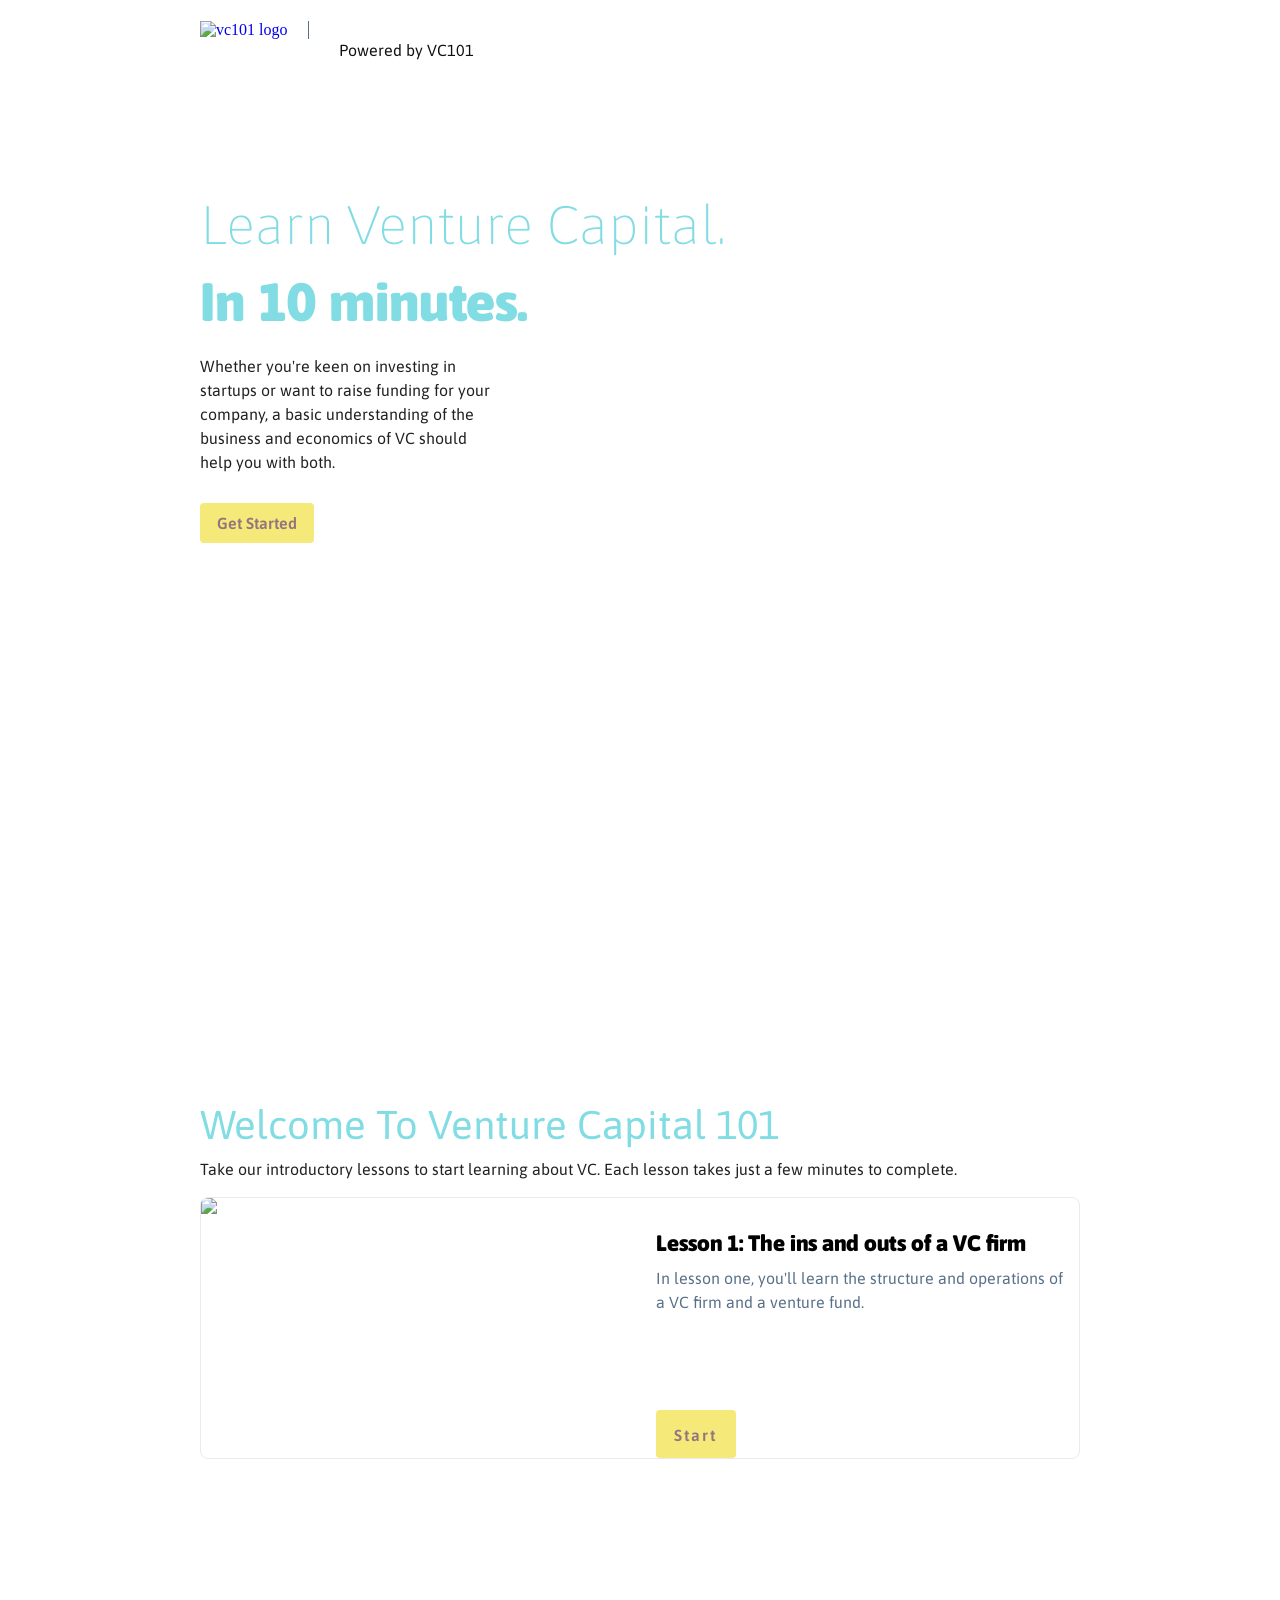
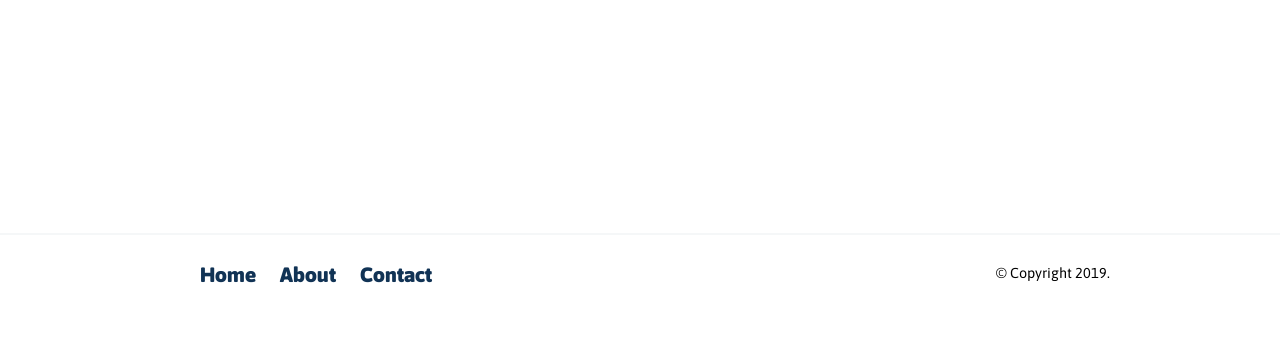
==== index.html @ f3725a9d "Add files via upload" ====
<!DOCTYPE html>
<!--[if lt IE 7]>      <html class="no-js lt-ie9 lt-ie8 lt-ie7"> <![endif]-->
<!--[if IE 7]>         <html class="no-js lt-ie9 lt-ie8"> <![endif]-->
<!--[if IE 8]>         <html class="no-js lt-ie9"> <![endif]-->
<!--[if gt IE 8]><!-->
<html lang="en">
<!--<![endif]-->

<head>
    <meta charset="utf-8">
    <meta http-equiv="X-UA-Compatible" content="IE=edge">
    <title>VC101 | Bite Sized Venture Capital</title>
    <meta name="description"
        content="Learn Venture Capital in 10 minutes with a fun, introductory and bite-sized online course.">
    <meta name="viewport" content="width=device-width, initial-scale=1">
    <link rel="stylesheet" href="https://use.fontawesome.com/releases/v5.7.1/css/all.css"
        integrity="sha384-fnmOCqbTlWIlj8LyTjo7mOUStjsKC4pOpQbqyi7RrhN7udi9RwhKkMHpvLbHG9Sr" crossorigin="anonymous">
    <link rel="stylesheet" href="style.css">
</head>

<body>
    <!--[if lt IE 7]>
            <p class="browsehappy">You are using an <strong>outdated</strong> browser. Please <a href="#">upgrade your browser</a> to improve your experience.</p>
        <![endif]-->
    <header>
        <!-- logo -->
        <a href="https://vc101.team" class="header-brand"><img src="img/logo.png" alt="vc101 logo"></a>
        <nav>
            <ul>
                <li><a href="https://vc101.team" target="_blank">Powered by VC101</a></li>
            </ul>
        </nav>
    </header>

    <main>
        <section class="landing-box">
            <h1>Learn Venture Capital.</h1>
            <h2>In 10 minutes.</h2>
            <p>Whether you're keen on investing in startups or want to raise funding for your company, a basic
                understanding of the business and economics of VC should help you with both.</p>
            <a href="#section-lesson" class="btn" id="get-started">Get Started</a>
        </section>

        <section class="lesson-box" id="section-lesson">
            <h1>Welcome To Venture Capital 101</h1>
            <p>Take our introductory lessons to start learning about VC. Each lesson takes just a few
                minutes to complete.</p>
            <div class="lesson-one">
                <img src="https://www.unsplash.it/450/300">
                <div class="lesson-content">
                    <h2>Lesson 1: The ins and outs of a VC firm</h2>
                    <p>In lesson one, you'll learn the structure and operations of a VC firm and a venture fund.</p>
                </div>
                <a href="course.html" class="btn">Start</a>
            </div>
        </section>
    </main>

    <div class="wrapper">
        <footer>
            <ul>
                <li><a href="index.html">Home</a></li>
                <li><a href="https://vc101.team">About</a></li>
                <li><a href="index.html">Contact</a></li>
            </ul>
        </footer>
        <p>&copy Copyright 2019.</p>
    </div>



    <script src="https://code.jquery.com/jquery-3.3.1.min.js"
        integrity="sha256-FgpCb/KJQlLNfOu91ta32o/NMZxltwRo8QtmkMRdAu8=" crossorigin="anonymous"></script>
    <script src='https://cdnjs.cloudflare.com/ajax/libs/tabletop.js/1.5.1/tabletop.min.js'></script>
    <script src="main.js"></script>
</body>

</html>
---- style.css ----
/* 

1. Design and code the site. 
2. Integrate a database. (Google Spreadsheet)
3. Deploy the site. (Netlify, GitHub)
4. Connect to main site? (vc101.team/#online-course)

*/

@import url('https://fonts.googleapis.com/css?family=Asap');
@import url('https://fonts.googleapis.com/css?family=Press+Start+2P');


* {
    margin: 0;
    padding: 0;
    box-sizing: border-box;
    text-decoration: none;
    font-size: 16px;
}



/* BUTTON CLASS */
.btn {
    height: 58px;
    font-size: 16px;
    font-family: 'Asap';
    padding: 10px 16px;
    color: #94757E;
    background-color: #F5E97A;
    border-width: 1px;
    border-style: solid;
    border-color: transparent;
    border-image: initial;
    position: relative;
    width: auto;
    font-weight: 600;
    margin: 0;
    cursor: pointer;
    border-radius: 4px;
    transition: all 1000ms;
}


/* INDEX PAGE */
header {
    position: sticky;
    top: 0;
    z-index: 1;
    background-color: #fff;
    max-width: 960px; /* Same as main */
    height: 80px;
    margin: 0 auto;
}

header .header-brand {
    display: block;
    margin-top: 21px;
    margin-bottom: 31px;
    padding: 0px 20px 0px 40px;
    border-right: 1px solid rgb(88, 112, 136);
    float: left;
}

header img {
    width: 50px;
    height: 40px;
}

header nav ul {
    display: block;
    width: fit-content;
    margin: 20px 0px 0px 20px;
    float: left;
}

header nav ul li {
    display: inline-block;
    float: left;
    list-style: none;
    padding: 0 10px;
}

header nav ul li a {
    font-family: 'Asap';
    font-size: 16px;
    color: #111;
    line-height: 60px;
}

main {
    padding-top: 100px;
    max-width: 960px; /* 960 looks ok on laptops and wide desktops */
    margin: 0 auto; /* horizontally center this div */
    padding-left: 40px; /* If the screen width is less than 960, this gives a bit of space */
    padding-right: 40px;
}

.landing-box {
    min-height: calc(100vh - 80px);
}

.landing-box img {
    position: absolute;
    display: block;
    top: 200px;
    right: 170px;
    width: 48%;
    height: 430px;
    background-size: cover;
    background-position: left center; 
    z-index: -1;  
}

.landing-box h1,
.landing-box h2 {
    font-family: 'Asap';
    font-size: 54px;
    color: #81DDE3;
    line-height: 64px;
    margin: 13px 0px;
}

.landing-box h1 {
    font-weight: 100;
}

.landing-box h2 {
    font-weight: 900;
}

.landing-box p {
    color: rgb(34, 33, 33);
    line-height: 24px;
    font-size: 16px;
    font-family: 'Asap';
    display: block;
    margin-block-start: 1em;
    margin-block-end: 1em;
    margin-inline-start: 0px;
    margin-inline-end: 0px;
    margin-top: 20px;
    margin-bottom: 40px;
    font-weight: 400;
    width: 300px;
}

.landing-box a:hover {
    background-color: #EDD34A;
}

.lesson-box {
    min-height: calc(100vh - 80px);
    padding-top: 80px;
}

.lesson-box h1 {
    font-size: 40px;
    font-weight: 400;
    font-family: 'Asap';
    color: #81DDE3;
    line-height: 64px;
}

.lesson-box p {
    color: rgb(34, 33, 33);
    line-height: 24px;
    font-size: 1rem;
    font-family: 'Asap';
    display: block;
    margin-block-start: 1em;
    margin-block-end: 1em;
    margin-inline-start: 0px;
    margin-inline-end: 0px;
    font-weight: 400;
    margin-top: 0;
}

.lesson-one {
    display: grid;
    grid-template: 
    "img lesson-content" min-content
    "img a" auto / 1fr 1fr;
    width: 100%;
    height: auto;
    border-width: 1px;
    border-style: solid;
    border-color: rgb(231, 235, 238);
    border-image: initial;
    background: rgb(255, 255, 255);
    border-radius: 8px;
    transition: box-shadow .3s;
}

.lesson-one:hover {
    box-shadow: 0 0 11px rgba(33,33,33,.2); 
}

.lesson-one img {
    grid-area: img;
    border-radius: 2% 0% 0% 2%;
}

.lesson-one .lesson-content {
    grid-area: lesson-content;
    margin-left: 1rem;
    margin-top: 2rem;
}

.lesson-one h2 {
    font-size: 1.4rem;
    font-weight: 900;
    color: #000;
    font-family: 'Asap';
}

.lesson-one p {
    font-size: 1rem;
    color: rgb(88, 112, 136);
    font-family: 'Asap';
    margin-top: 10px;
    margin-right: 1rem;
}

.lesson-one a {
    grid-area: a;
    width: 80px;
    height: 48px;
    margin-left: 16px;
    margin-top: 80px;
    transition: all 1000ms;
    padding-top: 15px;
    padding-bottom: 10px;
    padding-left: 17px;
    padding-right: 10px;
    letter-spacing: 2px;
}

.lesson-one a:hover {
    background-color: #EDD34A;
}



/* FOOTER */
footer {
    border-top: 2px solid rgb(245, 247, 248);
}

footer ul {
    width: fit-content;
    float: left;
    margin-top: 20px;
    margin-bottom: 50px;
    margin-left: 200px;
}

footer ul li {
    display: inline-flex;
    list-style: none;
    line-height: 40px;
}

footer ul li a {
    font-family: 'Asap';
    font-size: 1.3rem;
    font-weight: 900;
    color: rgb(17, 51, 85);
    margin-right: 20px;
}

.wrapper p {
    text-align: center;
    float: right;
    margin-top: 30px;
    margin-right: 170px;
    font-family: 'Asap';
    font-size: 0.9rem;
}



/* MEDIA QUERIES */

/* Phablets / Large Mobile Screen */
@media only screen and (max-width: 780px) {
    
    header img {
        width: 40px;
        height: 30px;
    }

    header nav ul li {
        margin-top: -10px;
    }
    
    header nav ul li a {
        font-size: 14px;
    }

    main {
        padding-top: 80px;
    }
    
    .landing-box img {
        top: 280px;
        right: 0px;
        width: 100%;
        height: 50%;
    }

    .landing-box h1 {
        font-size: 49px;
        margin: 13px 0px;
        line-height: 60px;
    }

    .lesson-box h1 {
        font-size: 1.8rem;
        line-height: 40px;
        margin-bottom: 10px;
    }

    .lesson-box p {
        width: 70%;
    }

    .lesson-one {
        display: grid;
        grid-template: 
        "img" min-content
        "lesson-content" auto
        "a" auto / 1fr;
    }

    .lesson-one img {
        grid-area: img;
        border-radius: 2% 2% 0% 0%;
        width: 100%;
    }

    .lesson-one .lesson-content {
        grid-area: lesson-content;
        margin-left: 16px;
        margin-top: 32px;
    }

    .lesson-one h2 {
        font-size: 1.2rem;
        margin-bottom: 10px;
    }

    .lesson-one a {
        grid-area: a;
        margin-top: 40px;
        margin-bottom: 20px;
    }

    footer {
        border: none;
        margin-top: 80px;
    }

    footer ul {
        margin-bottom: 10px;
        margin-left: 50px;
    }

    footer ul li {
        display: block;
    }

    footer ul li a {
        font-size: 1.1rem;
        margin-right: 20px;
    }

    .wrapper p {
        float: left;
        margin-top: 10px;
        margin-left: 50px;
        margin-bottom: 10px;
    }

}
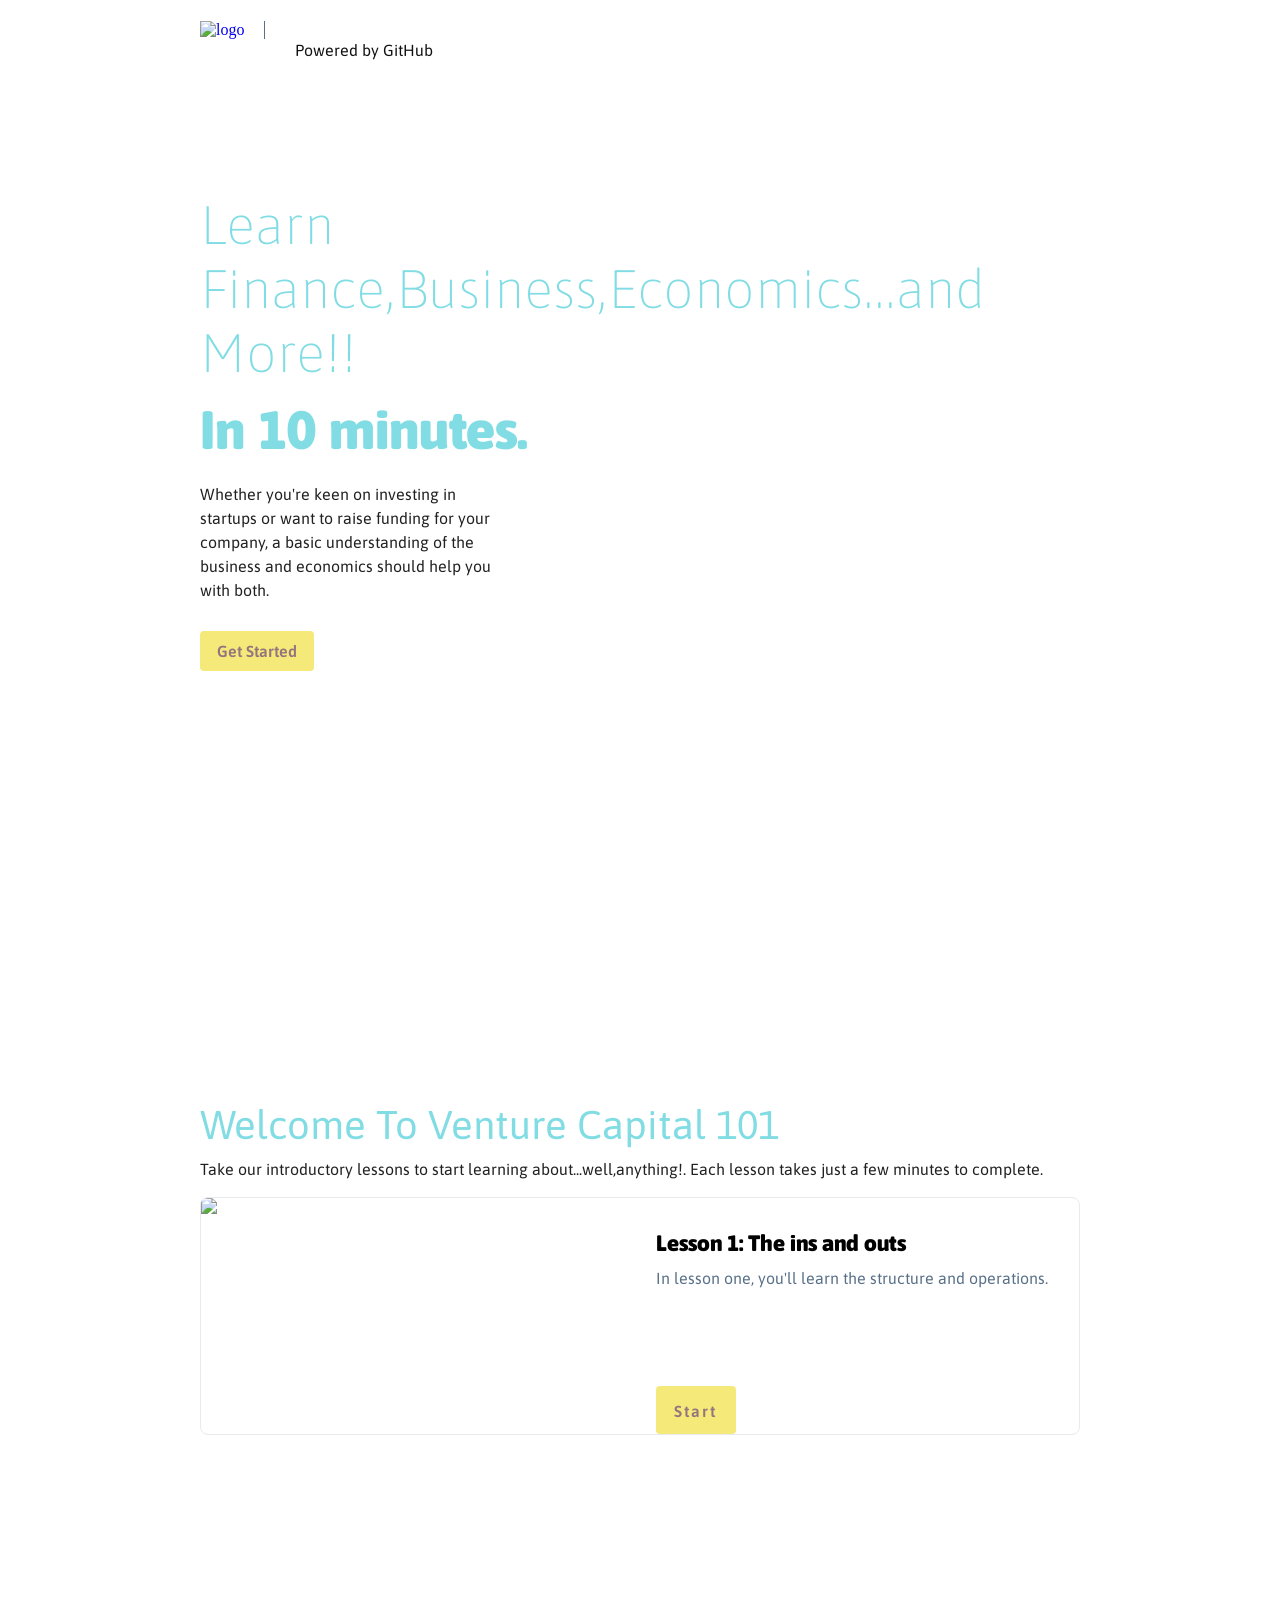
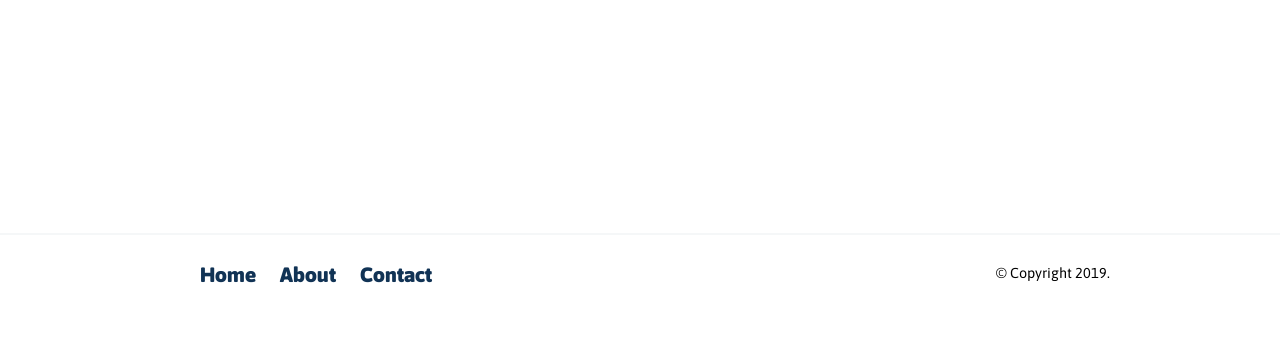
==== commit 1292f919: "Update index.html" ====
--- a/index.html
+++ b/index.html
@@ -9,10 +9,8 @@
 <head>
     <meta charset="utf-8">
     <meta http-equiv="X-UA-Compatible" content="IE=edge">
-    <title>VC101 | Bite Sized Venture Capital</title>
-    <meta name="description"
-        content="Learn Venture Capital in 10 minutes with a fun, introductory and bite-sized online course.">
-    <meta name="viewport" content="width=device-width, initial-scale=1">
+    <title>T1app | Bite Sized Learning!</title>
+
     <link rel="stylesheet" href="https://use.fontawesome.com/releases/v5.7.1/css/all.css"
         integrity="sha384-fnmOCqbTlWIlj8LyTjo7mOUStjsKC4pOpQbqyi7RrhN7udi9RwhKkMHpvLbHG9Sr" crossorigin="anonymous">
     <link rel="stylesheet" href="style.css">
@@ -24,32 +22,32 @@
         <![endif]-->
     <header>
         <!-- logo -->
-        <a href="https://vc101.team" class="header-brand"><img src="img/logo.png" alt="vc101 logo"></a>
+        <a href="https://feruxhi.github.io/" class="header-brand"><img src="img/logo.png" alt="logo"></a>
         <nav>
             <ul>
-                <li><a href="https://vc101.team" target="_blank">Powered by VC101</a></li>
+                <li><a href="https://github.com/feruxhi" target="_blank">Powered by GitHub</a></li>
             </ul>
         </nav>
     </header>
 
     <main>
         <section class="landing-box">
-            <h1>Learn Venture Capital.</h1>
+            <h1>Learn Finance,Business,Economics...and More!!</h1>
             <h2>In 10 minutes.</h2>
             <p>Whether you're keen on investing in startups or want to raise funding for your company, a basic
-                understanding of the business and economics of VC should help you with both.</p>
+                understanding of the business and economics should help you with both.</p>
             <a href="#section-lesson" class="btn" id="get-started">Get Started</a>
         </section>
 
         <section class="lesson-box" id="section-lesson">
             <h1>Welcome To Venture Capital 101</h1>
-            <p>Take our introductory lessons to start learning about VC. Each lesson takes just a few
+            <p>Take our introductory lessons to start learning about...well,anything!. Each lesson takes just a few
                 minutes to complete.</p>
             <div class="lesson-one">
                 <img src="https://www.unsplash.it/450/300">
                 <div class="lesson-content">
-                    <h2>Lesson 1: The ins and outs of a VC firm</h2>
-                    <p>In lesson one, you'll learn the structure and operations of a VC firm and a venture fund.</p>
+                    <h2>Lesson 1: The ins and outs</h2>
+                    <p>In lesson one, you'll learn the structure and operations.</p>
                 </div>
                 <a href="course.html" class="btn">Start</a>
             </div>
@@ -60,7 +58,7 @@
         <footer>
             <ul>
                 <li><a href="index.html">Home</a></li>
-                <li><a href="https://vc101.team">About</a></li>
+                <li><a href="https://feruxhi.github.io/">About</a></li>
                 <li><a href="index.html">Contact</a></li>
             </ul>
         </footer>
@@ -75,4 +73,4 @@
     <script src="main.js"></script>
 </body>
 
-</html>+</html>
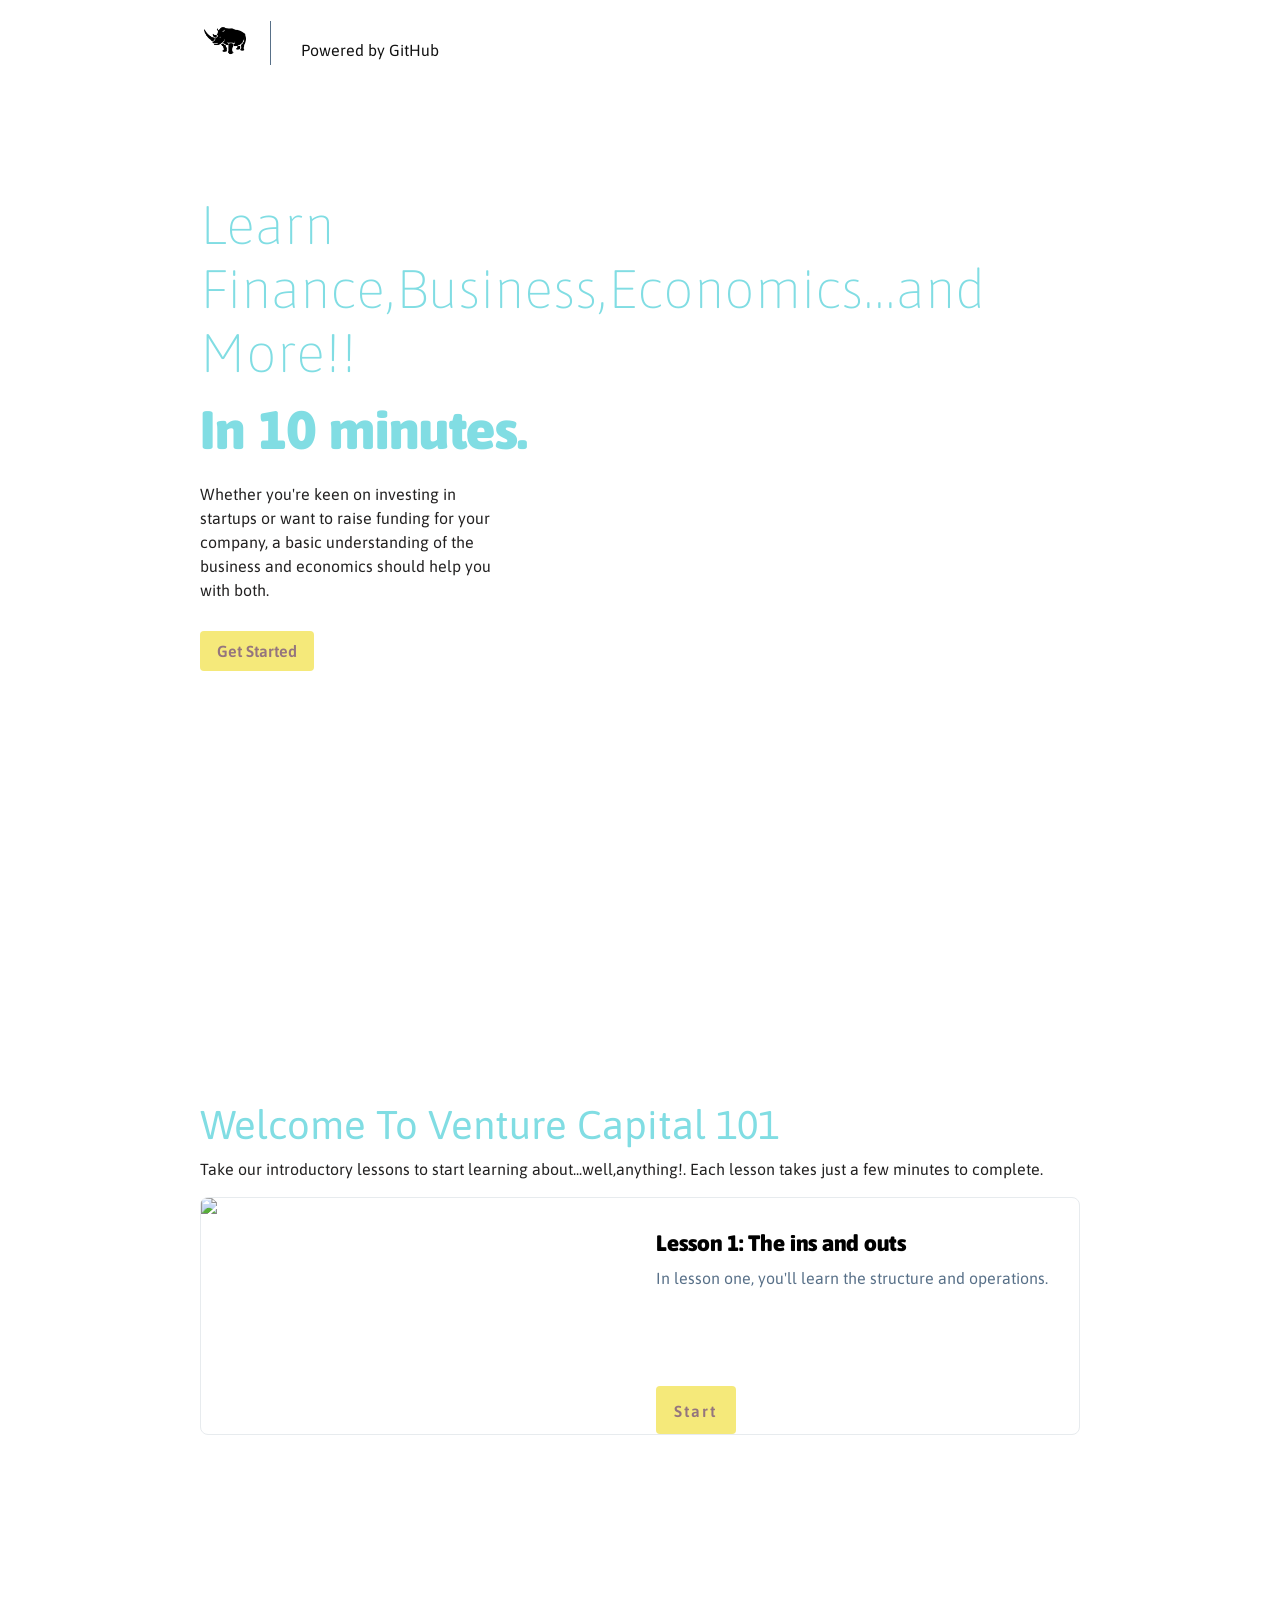
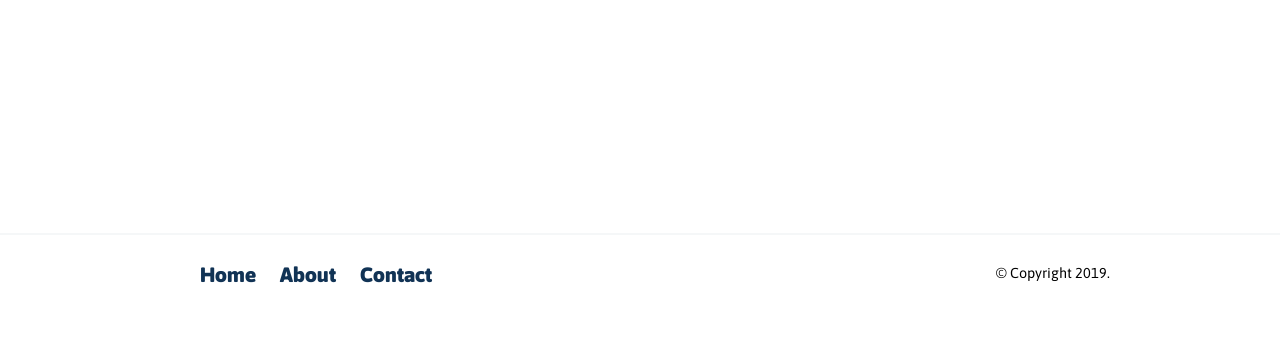
==== commit f3acb3bb: "Update index.html" ====
--- a/index.html
+++ b/index.html
@@ -22,7 +22,7 @@
         <![endif]-->
     <header>
         <!-- logo -->
-        <a href="https://feruxhi.github.io/" class="header-brand"><img src="img/logo.png" alt="logo"></a>
+        <a href="https://feruxhi.github.io/" class="header-brand"><img src="logo.png" alt="logo"></a>
         <nav>
             <ul>
                 <li><a href="https://github.com/feruxhi" target="_blank">Powered by GitHub</a></li>
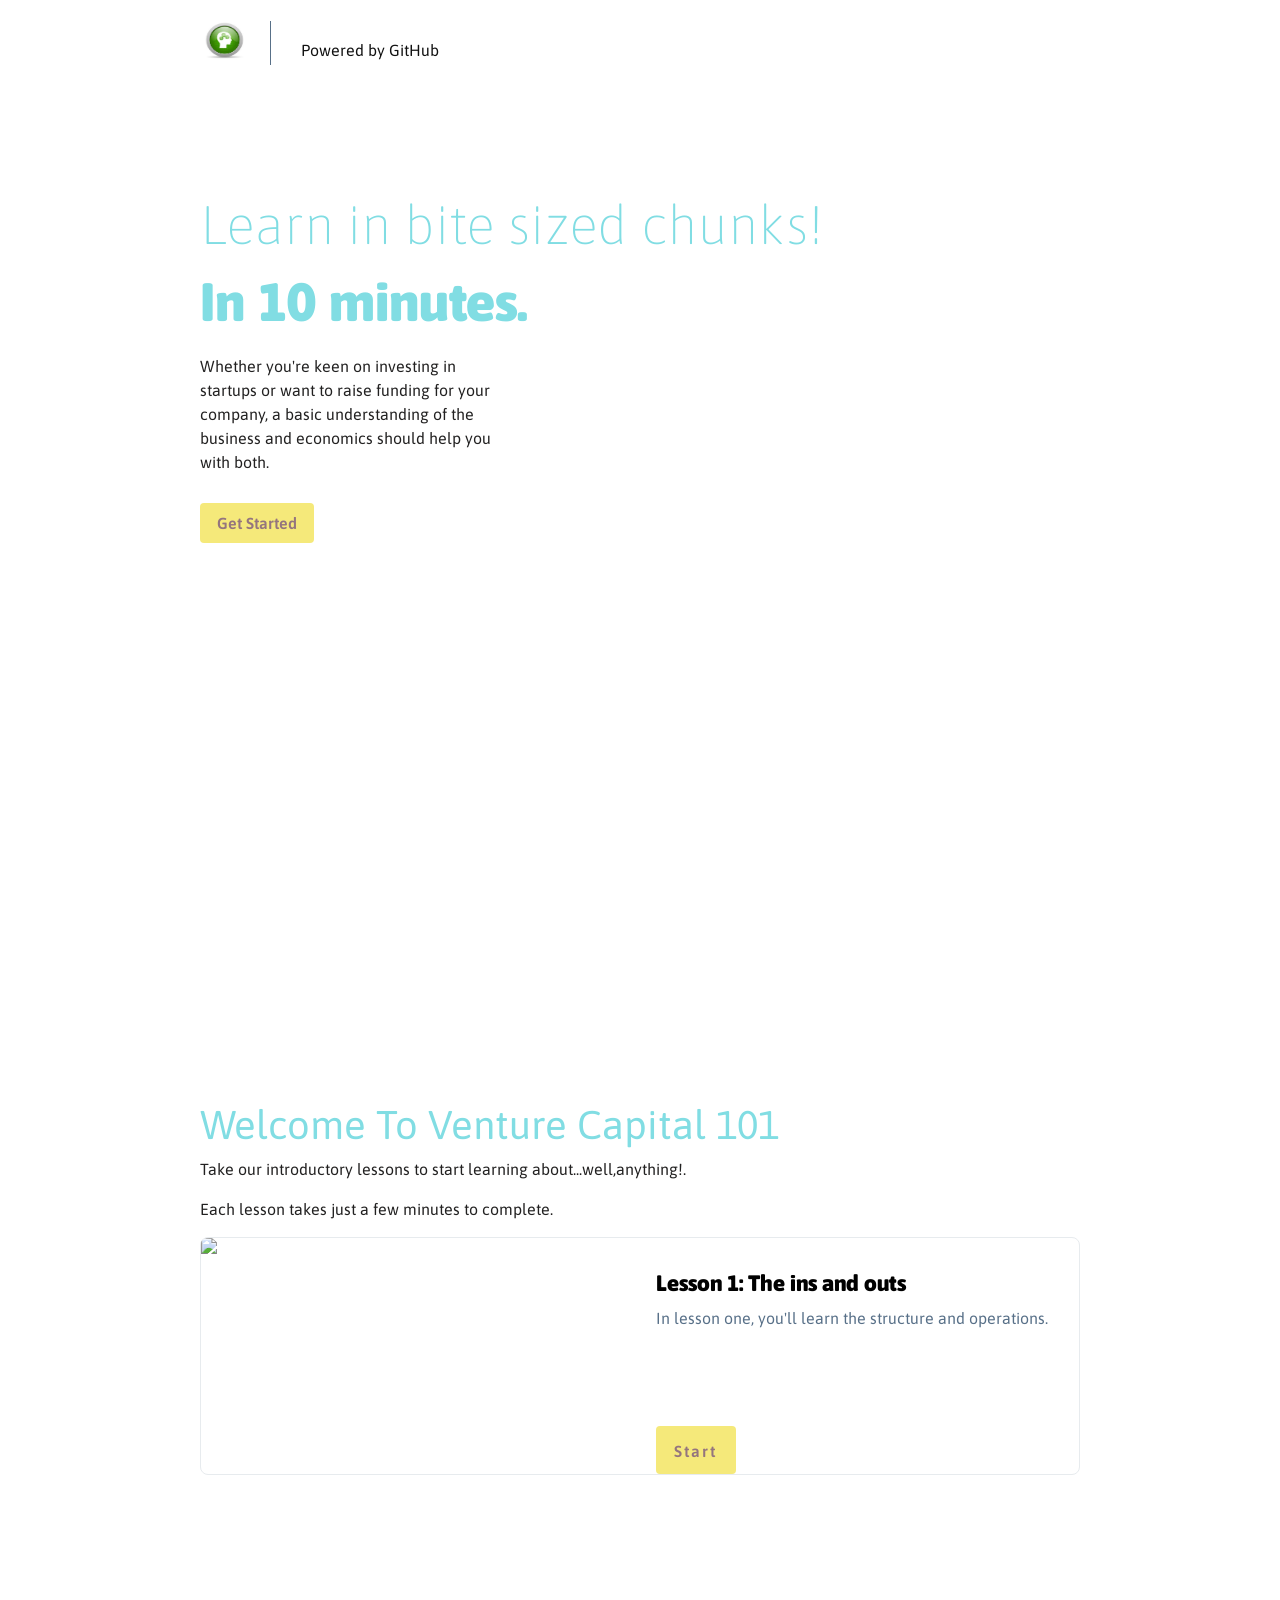
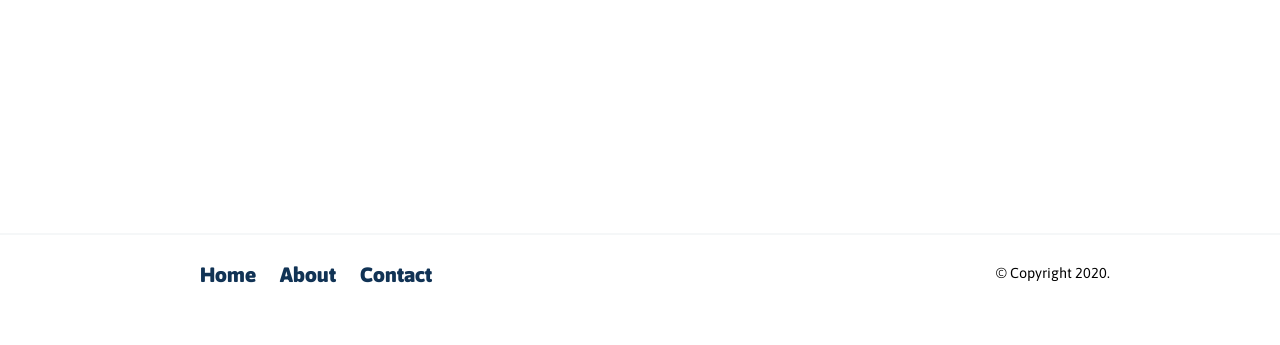
==== commit 70e251b4: "Updated index" ====
--- a/index.html
+++ b/index.html
@@ -32,7 +32,7 @@
 
     <main>
         <section class="landing-box">
-            <h1>Learn Finance,Business,Economics...and More!!</h1>
+            <h1>Learn in bite sized chunks!</h1>
             <h2>In 10 minutes.</h2>
             <p>Whether you're keen on investing in startups or want to raise funding for your company, a basic
                 understanding of the business and economics should help you with both.</p>
@@ -41,7 +41,8 @@
 
         <section class="lesson-box" id="section-lesson">
             <h1>Welcome To Venture Capital 101</h1>
-            <p>Take our introductory lessons to start learning about...well,anything!. Each lesson takes just a few
+            <p>Take our introductory lessons to start learning about...well,anything!.</p>
+            <p>Each lesson takes just a few
                 minutes to complete.</p>
             <div class="lesson-one">
                 <img src="https://www.unsplash.it/450/300">
@@ -58,11 +59,11 @@
         <footer>
             <ul>
                 <li><a href="index.html">Home</a></li>
-                <li><a href="https://feruxhi.github.io/">About</a></li>
-                <li><a href="index.html">Contact</a></li>
+                <li><a href="https://feruxhi.github.io/t1app/about">About</a></li>
+                <li><a href="https://feruxhi.github.io/t1app/contact">Contact</a></li>
             </ul>
         </footer>
-        <p>&copy Copyright 2019.</p>
+        <p>&copy Copyright 2020.</p>
     </div>
 
 
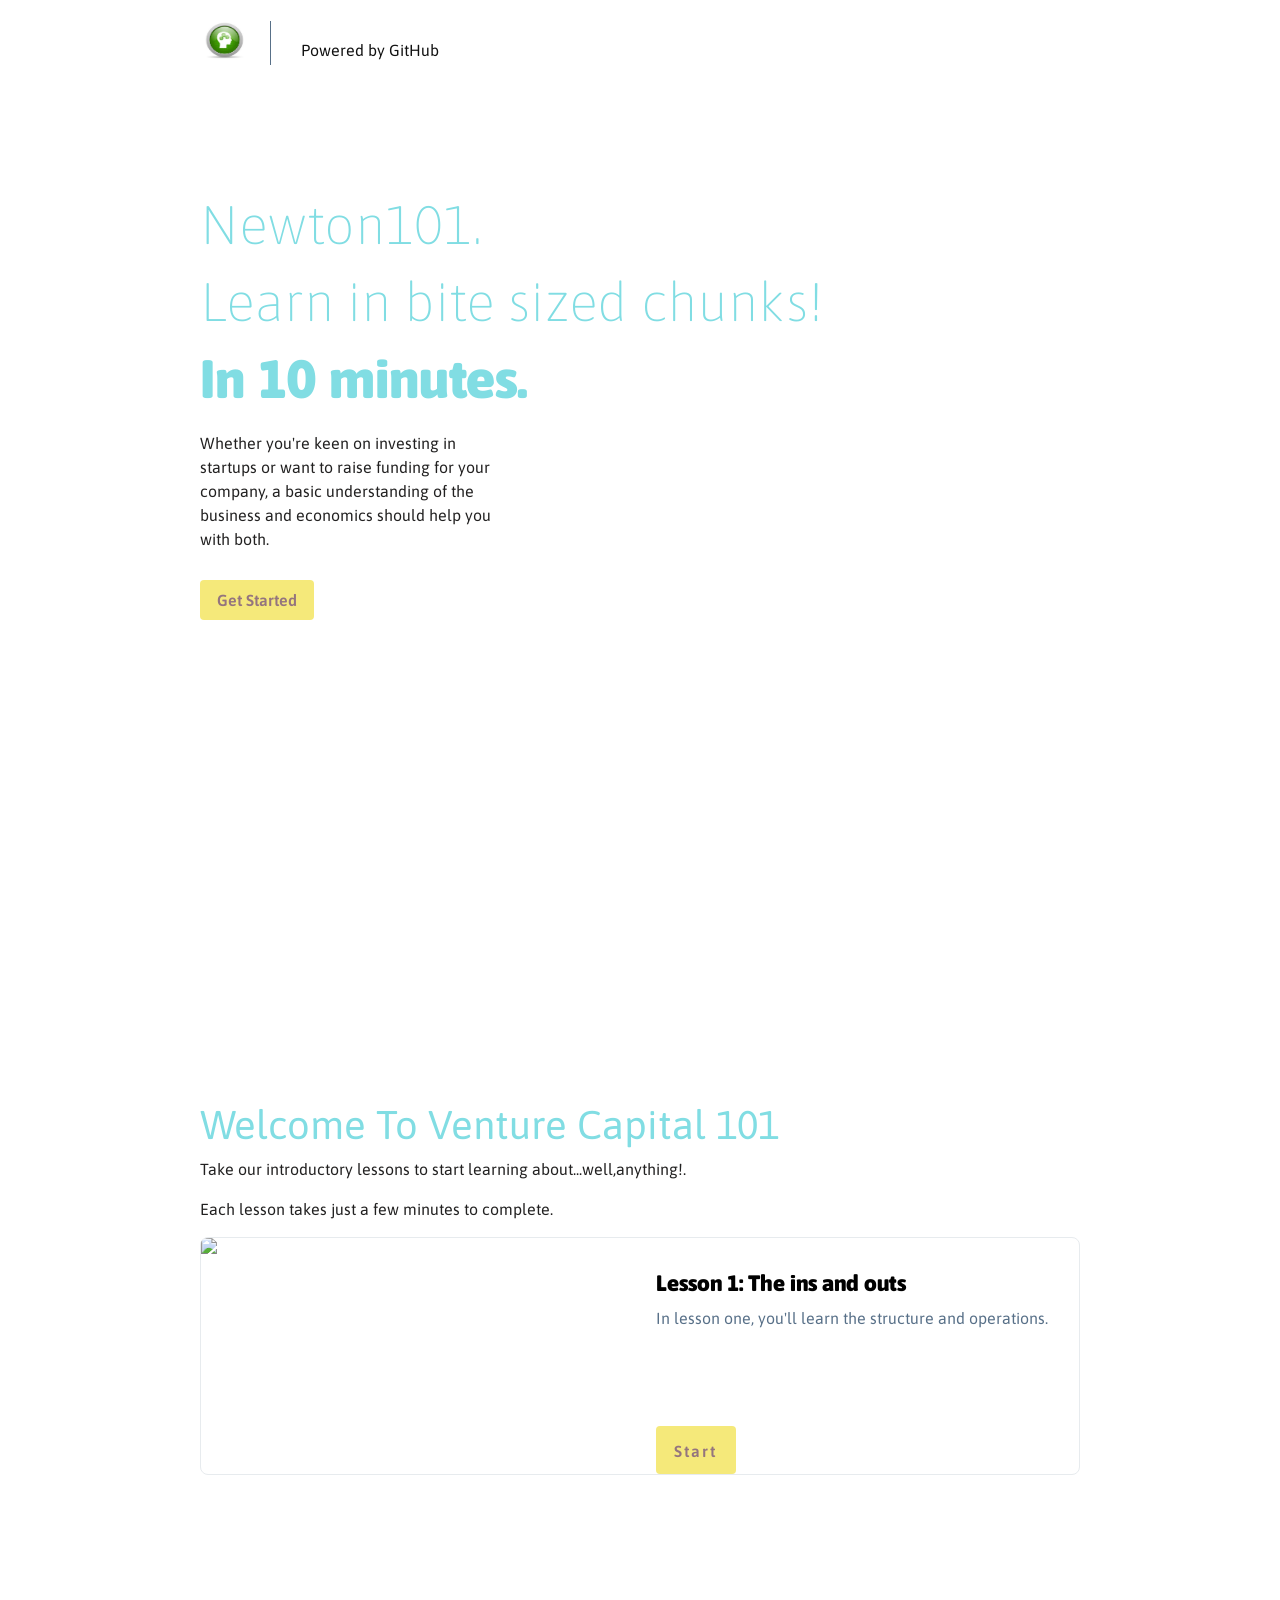
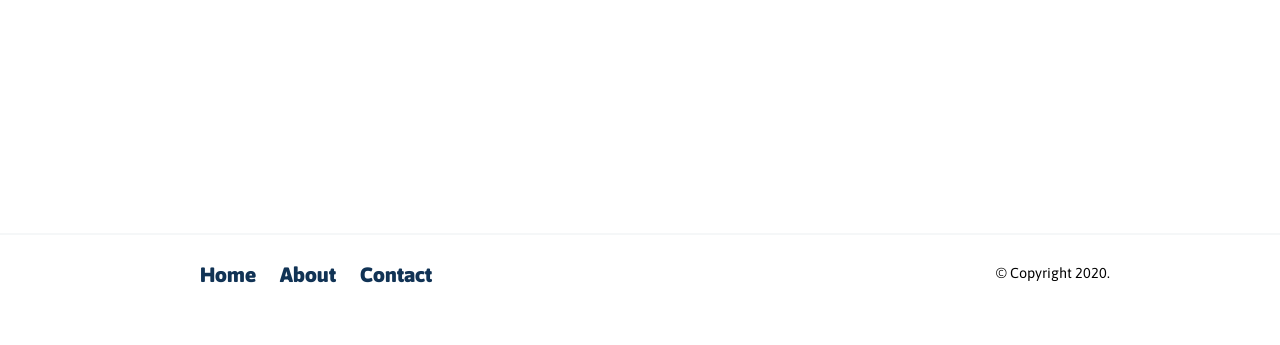
==== commit f5d6a4a0: "Changed to Newton101" ====
--- a/index.html
+++ b/index.html
@@ -9,7 +9,7 @@
 <head>
     <meta charset="utf-8">
     <meta http-equiv="X-UA-Compatible" content="IE=edge">
-    <title>T1app | Bite Sized Learning!</title>
+    <title>Newton101 | Bite Sized Learning!</title>
 
     <link rel="stylesheet" href="https://use.fontawesome.com/releases/v5.7.1/css/all.css"
         integrity="sha384-fnmOCqbTlWIlj8LyTjo7mOUStjsKC4pOpQbqyi7RrhN7udi9RwhKkMHpvLbHG9Sr" crossorigin="anonymous">
@@ -32,6 +32,7 @@
 
     <main>
         <section class="landing-box">
+            <h1>Newton101.</h1>
             <h1>Learn in bite sized chunks!</h1>
             <h2>In 10 minutes.</h2>
             <p>Whether you're keen on investing in startups or want to raise funding for your company, a basic
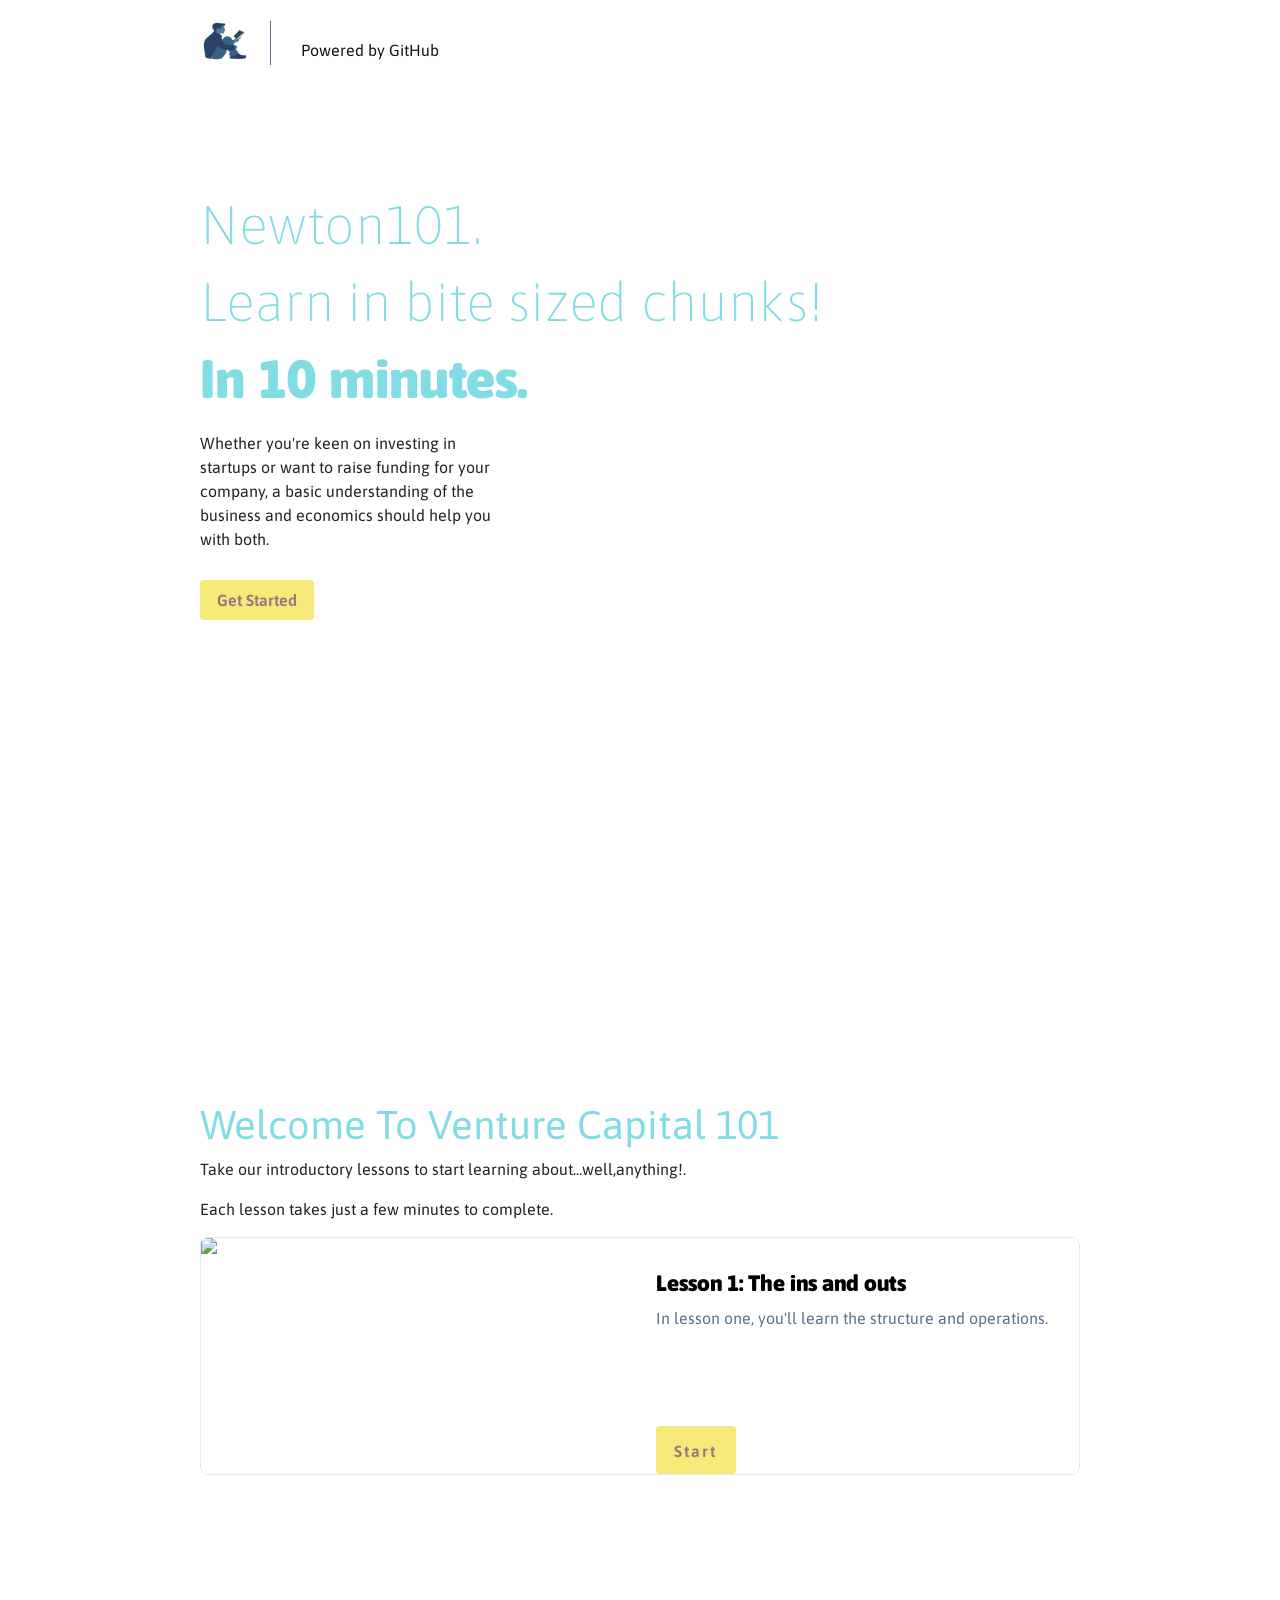
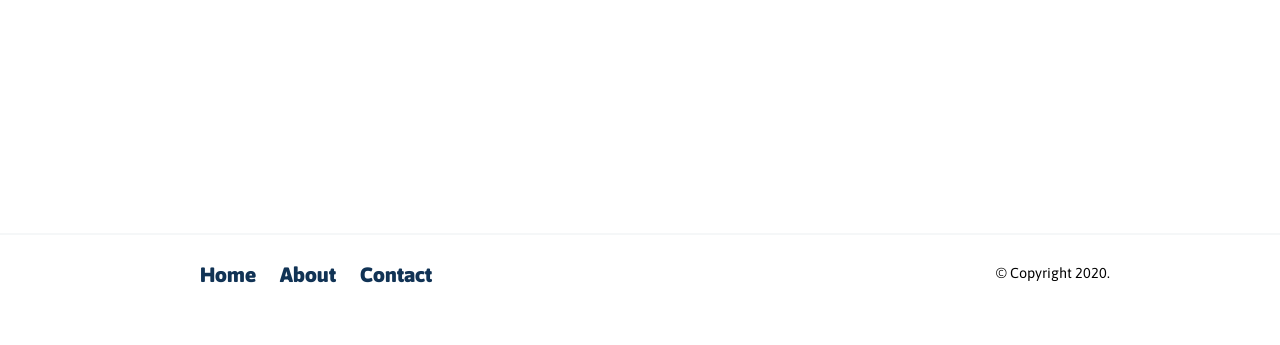
==== commit 175f005f: "Update index.html" ====
--- a/index.html
+++ b/index.html
@@ -60,8 +60,8 @@
         <footer>
             <ul>
                 <li><a href="index.html">Home</a></li>
-                <li><a href="https://feruxhi.github.io/t1app/about">About</a></li>
-                <li><a href="https://feruxhi.github.io/t1app/contact">Contact</a></li>
+                <li><a href="about.html">About</a></li>
+                <li><a href="contact.html">Contact</a></li>
             </ul>
         </footer>
         <p>&copy Copyright 2020.</p>
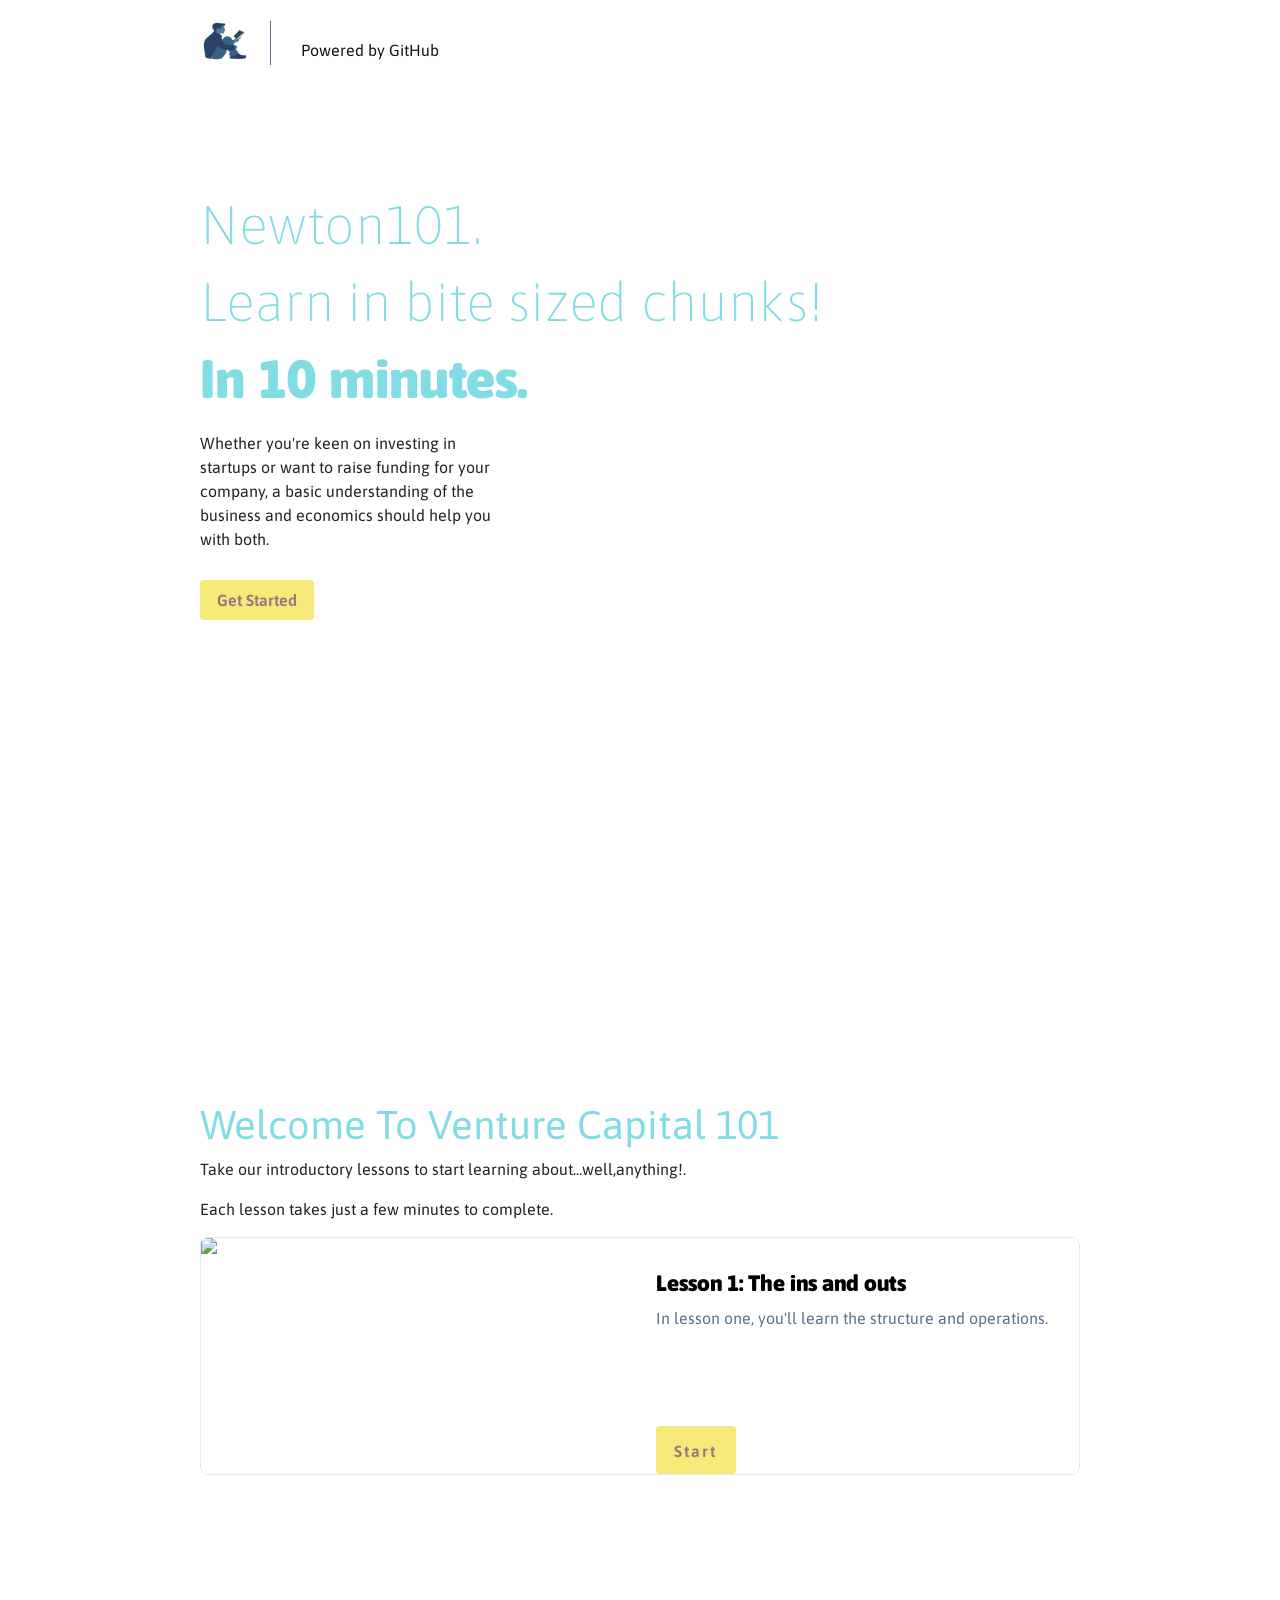
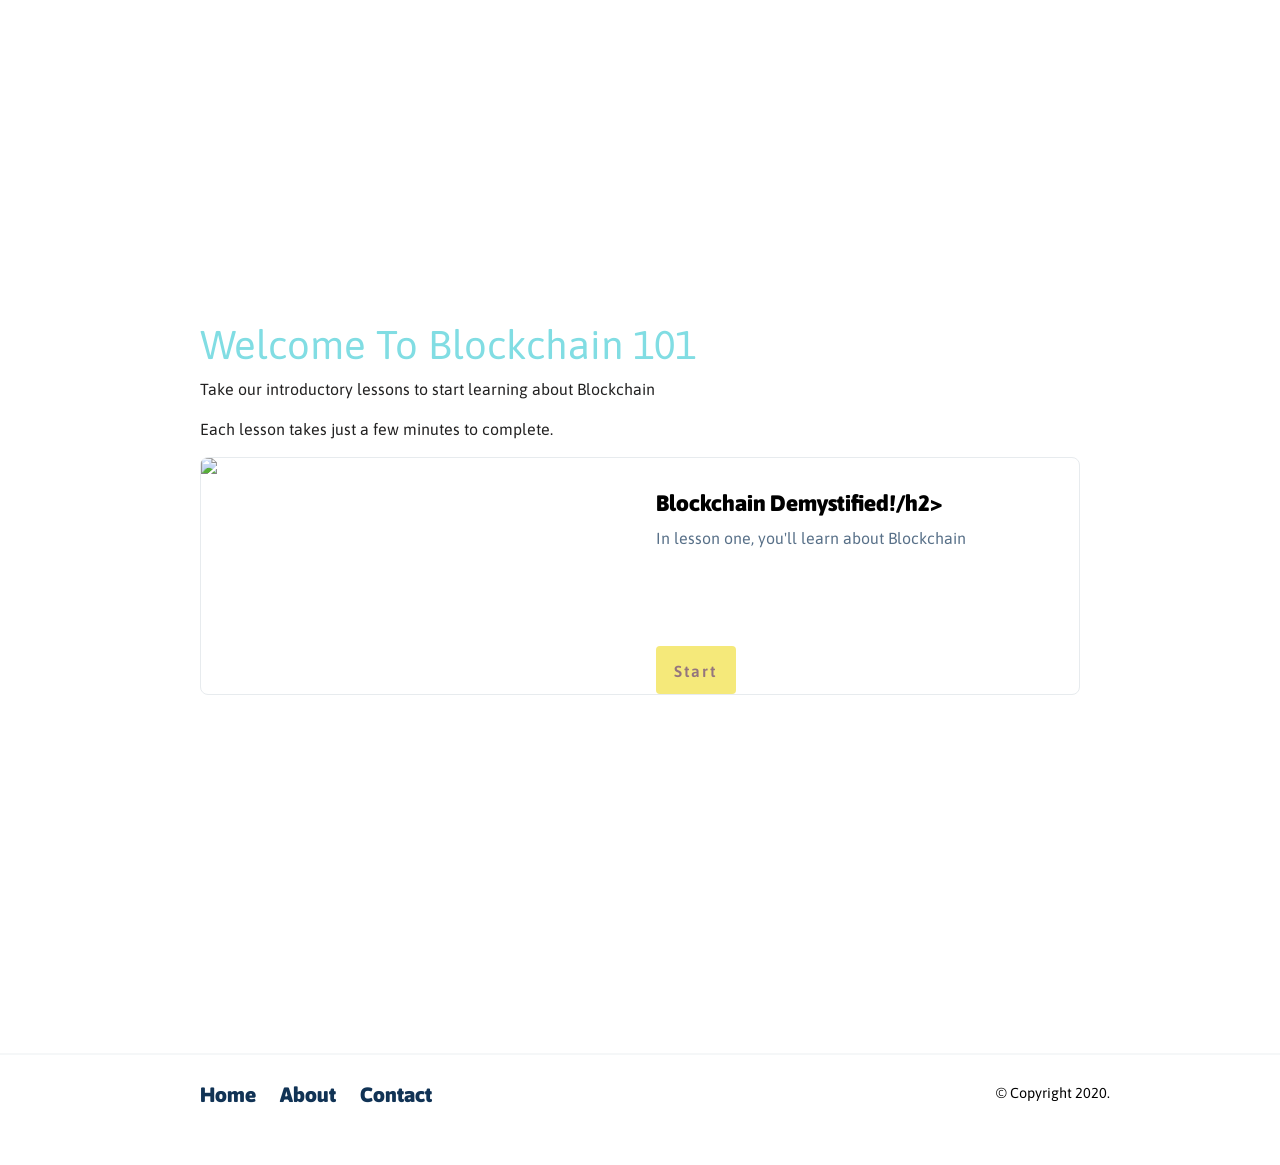
==== commit 7697c502: "Update index.html" ====
--- a/index.html
+++ b/index.html
@@ -54,6 +54,21 @@
                 <a href="course.html" class="btn">Start</a>
             </div>
         </section>
+        
+        <section class="lesson-box" id="section-lesson">
+            <h1>Welcome To Blockchain 101</h1>
+            <p>Take our introductory lessons to start learning about Blockchain</p>
+            <p>Each lesson takes just a few
+                minutes to complete.</p>
+            <div class="lesson-one">
+                <img src="https://www.unsplash.it/450/300">
+                <div class="lesson-content">
+                    <h2>Blockchain Demystified!/h2>
+                    <p>In lesson one, you'll learn about Blockchain</p>
+                </div>
+                <a href="blkchn.html" class="btn">Start</a>
+            </div>
+        </section>
     </main>
 
     <div class="wrapper">
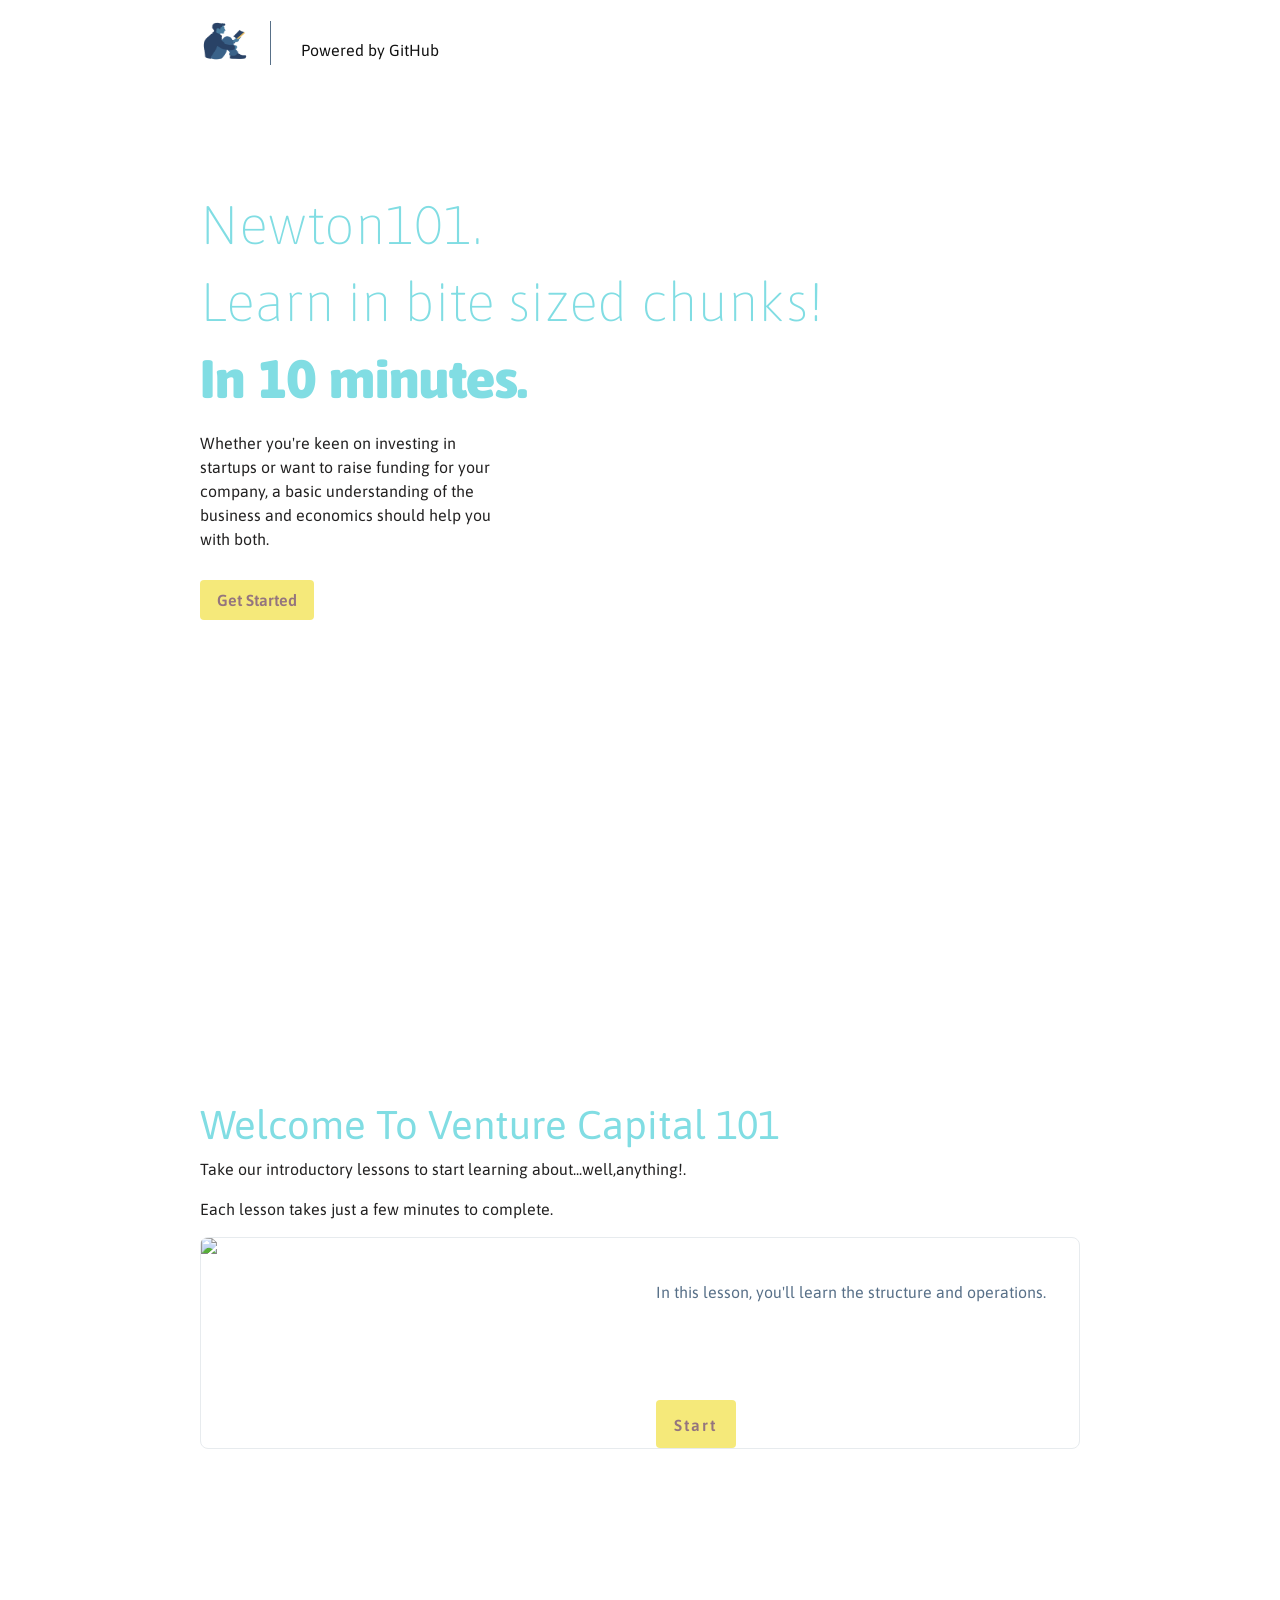
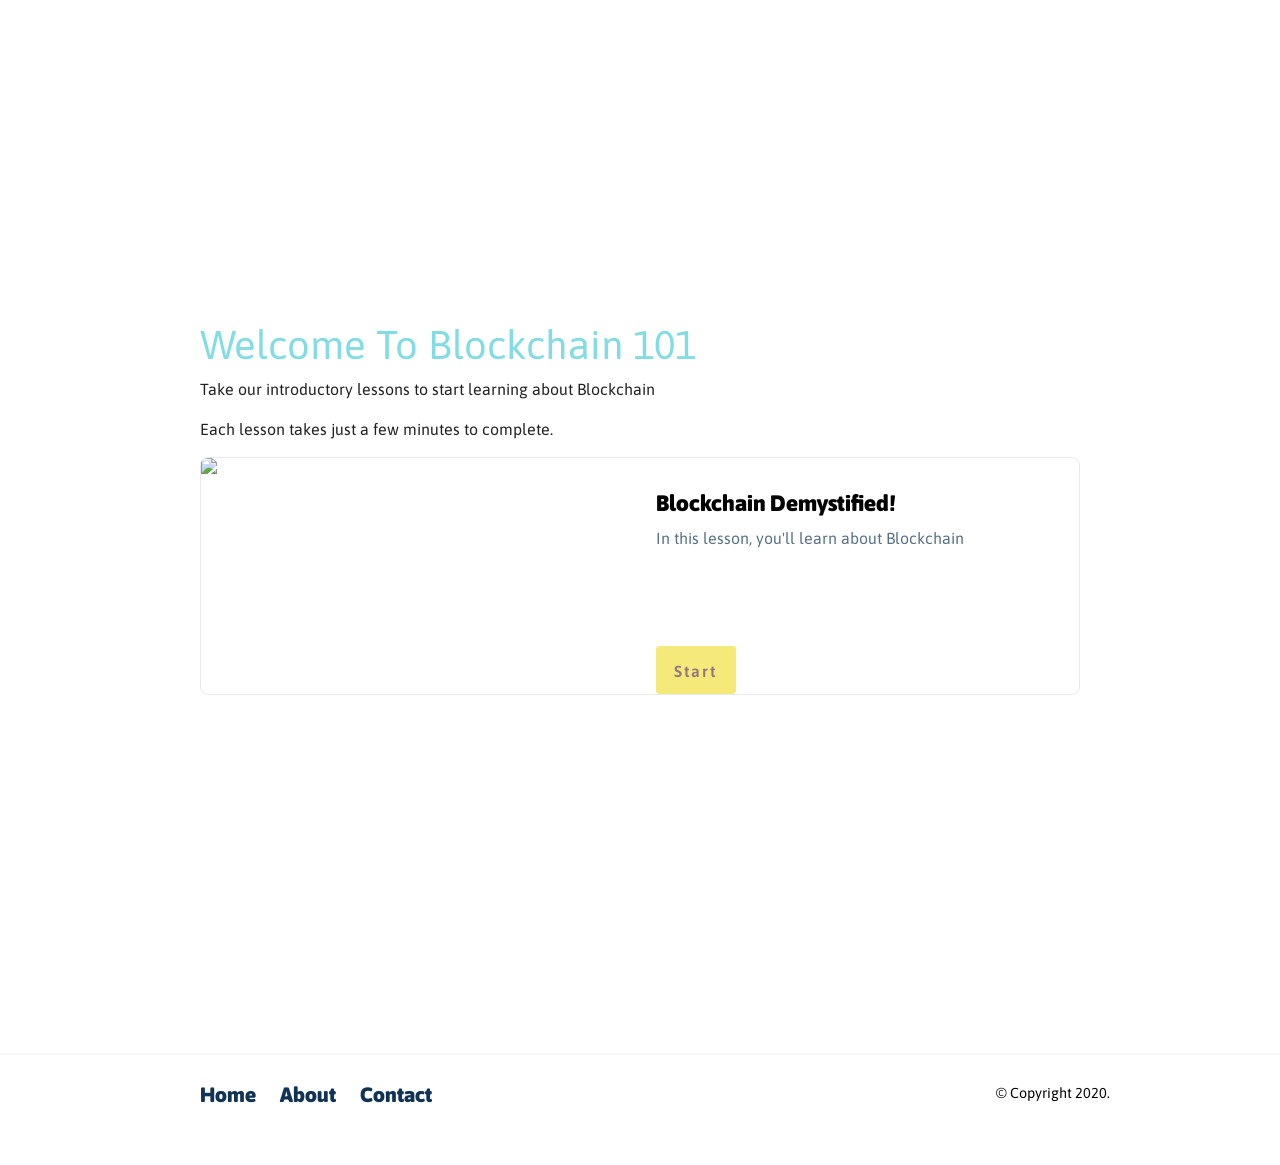
==== commit 6d47d028: "Update index.html" ====
--- a/index.html
+++ b/index.html
@@ -22,7 +22,7 @@
         <![endif]-->
     <header>
         <!-- logo -->
-        <a href="https://feruxhi.github.io/" class="header-brand"><img src="logo.png" alt="logo"></a>
+        <a href="https://dutt-arka.github.io/" class="header-brand"><img src="logo.png" alt="logo"></a>
         <nav>
             <ul>
                 <li><a href="https://github.com/feruxhi" target="_blank">Powered by GitHub</a></li>
@@ -46,10 +46,9 @@
             <p>Each lesson takes just a few
                 minutes to complete.</p>
             <div class="lesson-one">
-                <img src="https://www.unsplash.it/450/300">
+                <img src="https://source.unsplash.com/DfjJMVhwH_8/640x428">
                 <div class="lesson-content">
-                    <h2>Lesson 1: The ins and outs</h2>
-                    <p>In lesson one, you'll learn the structure and operations.</p>
+                    <p>In this lesson, you'll learn the structure and operations.</p>
                 </div>
                 <a href="course.html" class="btn">Start</a>
             </div>
@@ -61,10 +60,10 @@
             <p>Each lesson takes just a few
                 minutes to complete.</p>
             <div class="lesson-one">
-                <img src="https://www.unsplash.it/450/300">
+                <img src="https://source.unsplash.com/JrjhtBJ-pGU/640x427">
                 <div class="lesson-content">
-                    <h2>Blockchain Demystified!/h2>
-                    <p>In lesson one, you'll learn about Blockchain</p>
+                    <h2>Blockchain Demystified!</h2>
+                    <p>In this lesson, you'll learn about Blockchain</p>
                 </div>
                 <a href="blkchn.html" class="btn">Start</a>
             </div>
